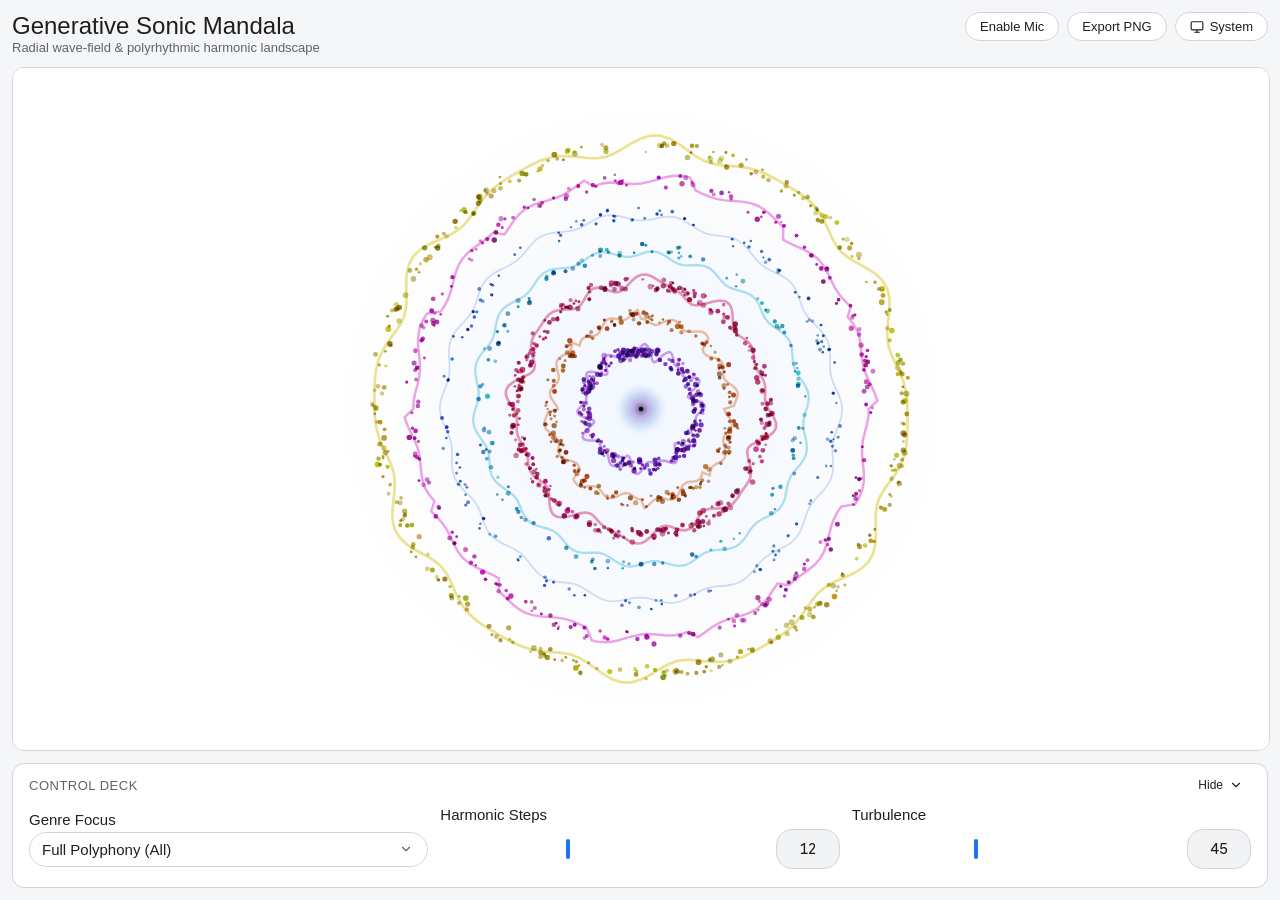
==== index.html @ 4b0f1e03 "feat: initialise project with license, gitignore, readme, and index.html" ====
<!doctype html>
<html lang="en">

<head>
  <meta charset="UTF-8" />
  <meta name="viewport" content="width=device-width, initial-scale=1.0" />
  <meta name="description" content="Interactive generative audio-reactive mandala artwork with polyrhythmic frequency bands." />
  <title>Generative Sonic Mandala</title>

  <!--
    C10 FIX: Google Fonts loaded as <link> tags instead of CSS @import.
    <link> tags are fetched in parallel with HTML parsing; @import blocks CSSOM construction.
    The CSS variable fallback chain (Google Sans Flex → Google Sans → sans-serif) ensures
    the app works identically offline without any layout shift.
  -->
  <link rel="preconnect" href="https://fonts.googleapis.com" />
  <link rel="preconnect" href="https://fonts.gstatic.com" crossorigin />
  <link rel="stylesheet" href="https://fonts.googleapis.com/css2?family=Google+Sans+Flex:ital,wght@0,300..700;1,300..700&family=Google+Sans+Code:ital,wght,MONO@0,300..700,0..1;1,300..700,0..1&display=swap" />

  <!-- Theme init: runs before body paint to prevent flash of wrong theme -->
  <script>
    (function () {
      var saved = localStorage.getItem("mandala_theme") || "system";
      var prefersDark = window.matchMedia && window.matchMedia("(prefers-color-scheme: dark)").matches;
      var effective = saved === "system" ? (prefersDark ? "dark" : "light") : saved;
      document.documentElement.setAttribute("data-theme", effective);
      document.documentElement.setAttribute("data-theme-setting", saved);
    })();
  </script>

  <style>
    /* ============================================================
     * DESIGN TOKENS
     * ============================================================ */
    :root {
      --ff-sans: "Google Sans Flex", "Google Sans Text", "Google Sans", sans-serif;
      --ff-mono: "Google Sans Code", "Google Sans Mono", monospace;
      --lumi-sys-spacing--xs: 4px;
      --lumi-sys-spacing--s:  8px;
      --lumi-sys-spacing--m:  12px;
      --lumi-sys-spacing--l:  16px;
      --lumi-sys-shape--medium: 12px;
      --lumi-sys-shape--full:   999px;
      /* C9 FIX: Motion scale token — set to 0.15 under reduced-motion preference */
      --motion-scale: 1.0;
    }

    /* C9 FIX: Honour OS-level prefers-reduced-motion */
    @media (prefers-reduced-motion: reduce) {
      :root { --motion-scale: 0.15; }
    }

    :root,
    :root[data-theme="dark"],
    body.dark-mode {
      --body-bg: #0f0f0f;
      --lumi-sys-color--surface-dim: #141414;
      --lumi-sys-color--on-surface: #e0e0e0;
      --lumi-sys-color--on-surface-variant: rgba(255, 255, 255, 0.55);
      --lumi-sys-color--stroke-default: #2d2f38;
      --surface-dim: #141414;
      --on-surface: #e0e0e0;
      --on-surface-variant: rgba(255, 255, 255, 0.55);
      --stroke-default: #2d2f38;
      --surface-translucent: rgba(24, 24, 27, 0.88);
      --slider-val-bg: #1c1c1c;
      --slider-track-active: #e0e0e0;
      --slider-track-inactive: rgba(255, 255, 255, 0.12);
      --hover-overlay: rgba(255, 255, 255, 0.05);
      --theme-btn-hover: rgba(255, 255, 255, 0.08);
      color-scheme: dark;
    }

    :root[data-theme="light"],
    body.light-mode {
      --body-bg: #f5f6f8;
      --lumi-sys-color--surface-dim: #ffffff;
      --lumi-sys-color--on-surface: #1f1f1f;
      --lumi-sys-color--on-surface-variant: #5f6368;
      --lumi-sys-color--stroke-default: #dadce0;
      --surface-dim: #ffffff;
      --on-surface: #1f1f1f;
      --on-surface-variant: #5f6368;
      --stroke-default: #d1d5db;
      --surface-translucent: rgba(255, 255, 255, 0.92);
      --slider-val-bg: #f1f3f4;
      --slider-track-active: #1a73e8;
      --slider-track-inactive: rgba(0, 0, 0, 0.12);
      --hover-overlay: rgba(0, 0, 0, 0.04);
      --theme-btn-hover: rgba(0, 0, 0, 0.06);
      color-scheme: light;
    }

    /* Fallback for system preference before JS initializes */
    @media (prefers-color-scheme: light) {
      :root:not([data-theme="dark"]) {
        --body-bg: #f5f6f8;
        --lumi-sys-color--surface-dim: #ffffff;
        --lumi-sys-color--on-surface: #1f1f1f;
        --lumi-sys-color--on-surface-variant: #5f6368;
        --lumi-sys-color--stroke-default: #dadce0;
        --surface-dim: #ffffff;
        --on-surface: #1f1f1f;
        --on-surface-variant: #5f6368;
        --stroke-default: #d1d5db;
        --surface-translucent: rgba(255, 255, 255, 0.92);
        --slider-val-bg: #f1f3f4;
        --slider-track-active: #1a73e8;
        --slider-track-inactive: rgba(0, 0, 0, 0.12);
        --hover-overlay: rgba(0, 0, 0, 0.04);
        --theme-btn-hover: rgba(0, 0, 0, 0.06);
        color-scheme: light;
      }
    }

    /* ============================================================
     * LAYOUT
     * ============================================================ */
    html,
    body {
      margin: 0;
      padding: 0;
      overflow-y: hidden;
      font-family: var(--ff-sans, sans-serif);
      background: var(--body-bg, #0f0f0f);
      color: var(--on-surface, #e0e0e0);
      width: 100vw;
      height: 100vh;
    }

    .widget-container {
      width: 100%;
      height: 100%;
      padding: var(--lumi-sys-spacing--m, 12px);
      box-sizing: border-box;
      display: flex;
      flex-direction: column;
      gap: var(--lumi-sys-spacing--m, 12px);
    }

    .widget-header {
      display: flex;
      flex-direction: column;
      gap: 2px;
    }

    .widget-title {
      margin: 0;
      font-size: 24px;
      font-weight: 380;
      color: var(--on-surface, #e0e0e0);
    }

    .widget-subtitle {
      margin: 0;
      font-size: 13px;
      color: var(--on-surface-variant, rgba(255, 255, 255, 0.55));
    }

    .viewport-container {
      position: relative;
      width: 100%;
      flex-grow: 1;
      overflow: hidden;
      border-radius: var(--lumi-sys-shape--medium, 12px);
      background: var(--surface-dim, #141414);
      border: 1px solid var(--stroke-default, #2d2f38);
    }

    canvas#mandalaCanvas {
      display: block;
      width: 100%;
      height: 100%;
      cursor: crosshair;
      /* C1 FIX: touch-action on the interactive element itself, not the wrapper */
      touch-action: none;
    }

    .canvas-overlay-tag {
      position: absolute;
      pointer-events: none;
      padding: 4px 8px;
      border-radius: var(--lumi-sys-shape--full, 999px);
      background: var(--surface-translucent, rgba(24, 24, 27, 0.88));
      color: var(--on-surface, #ffffff);
      font-family: var(--ff-mono, monospace);
      font-size: 12px;
      border: 1px solid var(--stroke-default, #2d2f38);
      transform: translate(-50%, -100%);
      margin-top: -10px;
      opacity: 0;
      transition: opacity 0.15s ease-out;
      white-space: nowrap;
      z-index: 10;
      box-shadow: 0 4px 12px rgba(0, 0, 0, 0.3);
    }

    /* ============================================================
     * C4 FIX: Header button class — replaces all inline style="" blocks
     * ============================================================ */
    .hdr-btn {
      background: var(--surface-dim);
      color: var(--on-surface);
      border: 1px solid var(--stroke-default);
      cursor: pointer;
      padding: 6px 14px;
      border-radius: 999px;
      font-size: 13px;
      font-family: var(--ff-sans, sans-serif);
      display: inline-flex;
      align-items: center;
      gap: 6px;
      user-select: none;
      transition: background-color 0.2s, color 0.2s, border-color 0.2s;
    }
    .hdr-btn:hover {
      background: var(--theme-btn-hover, rgba(255, 255, 255, 0.08));
    }

    /* ============================================================
     * COLLAPSIBLE CONTROL DECK
     * ============================================================ */
    .control-deck {
      display: flex;
      flex-direction: column;
      background: var(--surface-dim, #141414);
      border-radius: var(--lumi-sys-shape--medium, 12px);
      border: 1px solid var(--stroke-default, #2d2f38);
      overflow: hidden;
      transition: all 0.25s ease-out;
      flex-shrink: 0;
    }

    .control-deck-header {
      display: flex;
      justify-content: space-between;
      align-items: center;
      padding: 10px 16px;
      cursor: pointer;
      user-select: none;
    }

    .control-deck-header:hover {
      background: var(--hover-overlay, rgba(255, 255, 255, 0.03));
    }

    .control-deck-title {
      font-size: 13px;
      font-weight: 500;
      color: var(--on-surface-variant, rgba(255, 255, 255, 0.55));
      text-transform: uppercase;
      letter-spacing: 0.5px;
    }

    .control-deck-toggle {
      background: transparent;
      border: none;
      color: var(--on-surface, #e0e0e0);
      cursor: pointer;
      padding: 4px 8px;
      display: flex;
      align-items: center;
      gap: 6px;
      font-size: 12px;
      min-height: auto;
    }

    .control-deck-toggle svg {
      width: 14px;
      height: 14px;
      transition: transform 0.25s ease-out;
      transform: rotate(0deg);
    }

    .control-deck.is-collapsed .control-deck-toggle svg {
      transform: rotate(180deg);
    }

    .control-deck-body {
      padding: 0 16px 16px 16px;
      max-height: 200px;
      opacity: 1;
      transition:
        max-height 0.25s ease-out,
        opacity 0.2s ease-out,
        padding 0.25s ease-out;
    }

    .control-deck.is-collapsed .control-deck-body {
      max-height: 0;
      opacity: 0;
      padding-top: 0;
      padding-bottom: 0;
      pointer-events: none;
    }

    /* ============================================================
     * CONTROLS
     * ============================================================ */
    .control-grid {
      display: grid;
      grid-template-columns: repeat(auto-fit, minmax(200px, 1fr));
      gap: var(--lumi-sys-spacing--m, 12px);
      align-items: center;
    }

    .control-item {
      display: flex;
      flex-direction: column;
      gap: var(--lumi-sys-spacing--xs, 4px);
    }

    .control-label {
      font-size: 15px;
      color: var(--on-surface, #e0e0e0);
    }

    .lumi-select {
      appearance: none;
      width: 100%;
      padding: 8px 40px 8px 12px;
      border: 1px solid var(--stroke-default, #2d2f38);
      border-radius: var(--lumi-sys-shape--full, 999px);
      background-color: var(--surface-dim, #141414);
      color: var(--on-surface, #e0e0e0);
      font-family: var(--ff-sans, sans-serif);
      font-size: 15px;
      cursor: pointer;
      background-image: url("data:image/svg+xml,%3Csvg xmlns='http://www.w3.org/2000/svg' width='16' height='16' viewBox='0 0 24 24' fill='none' stroke='%2380868b' stroke-width='2' stroke-linecap='round' stroke-linejoin='round'%3E%3Cpolyline points='6 9 12 15 18 9'/%3E%3C/svg%3E");
      background-repeat: no-repeat;
      background-position: right 14px center;
      background-size: 14px;
      box-sizing: border-box;
    }

    .lumi-slider-container {
      display: flex;
      align-items: center;
      gap: 16px;
      width: 100%;
    }

    .lumi-slider {
      appearance: none;
      width: calc(100% + 28px);
      margin-left: -14px;
      margin-right: -14px;
      height: 40px;
      background: transparent;
      cursor: pointer;
      box-sizing: border-box;
    }

    .lumi-slider:focus {
      outline: none;
    }

    .lumi-slider::-webkit-slider-runnable-track {
      height: 4px;
      --thumb-center: calc(14px + (100% - 28px) * (var(--progress, 50%) / 100%));
      --active-end: calc(var(--thumb-center) - 8px + (var(--progress, 50%) / 100%) * 6px);
      background-image:
        radial-gradient(circle at calc(100% - 18px) center,
          #757575 2px,
          transparent 2.5px),
        linear-gradient(to right,
          transparent 0,
          transparent 14px,
          var(--slider-track-active, #e0e0e0) 14px,
          var(--slider-track-active, #e0e0e0) var(--active-end),
          transparent var(--active-end),
          transparent calc(var(--thumb-center) + 8px),
          var(--slider-track-inactive, rgba(255, 255, 255, 0.12)) calc(var(--thumb-center) + 8px),
          var(--slider-track-inactive, rgba(255, 255, 255, 0.12)) calc(100% - 16px),
          transparent calc(100% - 16px),
          transparent 100%);
      border-radius: var(--lumi-sys-shape--full, 999px);
    }

    .lumi-slider::-webkit-slider-thumb {
      appearance: none;
      width: 32px;
      height: 32px;
      border-radius: 50%;
      background-color: transparent;
      background-image: url("data:image/svg+xml,%3Csvg xmlns='http://www.w3.org/2000/svg' width='32' height='32' viewBox='0 0 32 32'%3E%3Crect x='14' y='6' width='4' height='20' rx='2' fill='%23e0e0e0'/%3E%3C/svg%3E");
      background-size: 32px 32px;
      background-repeat: no-repeat;
      background-position: center center;
      margin-top: -14px;
      cursor: pointer;
    }

    .lumi-slider-value {
      display: flex;
      align-items: center;
      justify-content: center;
      min-width: 64px;
      height: 40px;
      padding: 0px 12px;
      background-color: var(--slider-val-bg, #1c1c1c);
      border: 1px solid var(--stroke-default, #2d2f38);
      border-radius: 16px;
      font-family: var(--ff-mono, monospace);
      font-size: 15px;
      color: var(--on-surface, #e0e0e0);
      flex-shrink: 0;
      box-sizing: border-box;
    }

    :root[data-theme="light"] .lumi-slider::-webkit-slider-thumb,
    body.light-mode .lumi-slider::-webkit-slider-thumb {
      background-image: url("data:image/svg+xml,%3Csvg xmlns='http://www.w3.org/2000/svg' width='32' height='32' viewBox='0 0 32 32'%3E%3Crect x='14' y='6' width='4' height='20' rx='2' fill='%231a73e8'/%3E%3C/svg%3E");
    }

    :root[data-theme="light"] .lumi-select,
    body.light-mode .lumi-select {
      background-image: url("data:image/svg+xml,%3Csvg xmlns='http://www.w3.org/2000/svg' width='16' height='16' viewBox='0 0 24 24' fill='none' stroke='%235f6368' stroke-width='2' stroke-linecap='round' stroke-linejoin='round'%3E%3Cpolyline points='6 9 12 15 18 9'/%3E%3C/svg%3E");
    }
  </style>
</head>

<body>
  <div class="widget-container">
    <div class="widget-header">
      <div style="display: flex; justify-content: space-between; align-items: flex-start; gap: 8px;">
        <div>
          <!-- C5 FIX: h2 → h1 (standalone page should have a single h1) -->
          <h1 class="widget-title">Generative Sonic Mandala</h1>
          <p class="widget-subtitle">Radial wave-field &amp; polyrhythmic harmonic landscape</p>
        </div>
        <div style="display: flex; gap: 8px">
          <!-- C4 FIX: All inline style="" replaced with .hdr-btn class -->
          <button id="audioBtn" type="button" class="hdr-btn"
            aria-label="Toggle microphone input for audio-reactive mode">
            Enable Mic
          </button>
          <button id="exportBtn" type="button" class="hdr-btn"
            aria-label="Export current mandala frame as a PNG image">
            Export PNG
          </button>
          <button id="themeBtn" type="button" class="hdr-btn"
            title="Theme: System (click to switch mode)"
            aria-label="Theme: System. Click to cycle theme.">
            <span id="themeIcon" style="display: inline-flex; align-items: center; width: 14px; height: 14px;"></span>
            <span id="themeLabel">System</span>
          </button>
        </div>
      </div>
    </div>

    <div class="viewport-container" id="viewportWrapper">
      <!--
        C6 FIX: role="img" + aria-label so screen readers identify the canvas.
        tabindex="0" allows keyboard focus for shortcut keys.
      -->
      <canvas id="mandalaCanvas" tabindex="0"
        role="img"
        aria-label="Generative sonic mandala — interactive radial waveform visualization. Click or tap to emit an acoustic impulse, hover to inspect frequency bands.">
      </canvas>
      <div id="freqTag" class="canvas-overlay-tag" style="opacity: 0" aria-hidden="true"></div>
    </div>

    <div class="control-deck" id="controlDeck">
      <div class="control-deck-header" id="deckHeader">
        <span class="control-deck-title">Control Deck</span>
        <!-- C7 FIX: aria-controls links button to its controlled region -->
        <button class="control-deck-toggle" type="button"
          aria-expanded="true" aria-controls="deckBody"
          aria-label="Toggle control panel visibility">
          <span id="toggleText">Hide</span>
          <svg viewBox="0 0 24 24" fill="none" stroke="currentColor" stroke-width="2"
            stroke-linecap="round" stroke-linejoin="round" aria-hidden="true">
            <polyline points="6 9 12 15 18 9"></polyline>
          </svg>
        </button>
      </div>

      <div class="control-deck-body" id="deckBody">
        <div class="control-grid">
          <div class="control-item">
            <label class="control-label" for="genreSelect">Genre Focus</label>
            <select id="genreSelect" class="lumi-select" data-key="genre"
              aria-label="Select frequency band genre focus">
              <option value="all" selected="">Full Polyphony (All)</option>
              <option value="metal">Progressive Metal</option>
              <option value="rock">Alternative &amp; Heavy Rock</option>
              <option value="pop">Kinetic Pop</option>
              <option value="sub">Sub-Bass &amp; Low-End</option>
              <option value="ambient">Ambient Soundscape</option>
              <option value="synth">Synthwave</option>
              <option value="dnb">Drum &amp; Bass</option>
            </select>
          </div>

          <div class="control-item">
            <label class="control-label" for="complexitySlider">Harmonic Steps</label>
            <div class="lumi-slider-container">
              <!--
                C8 FIX: aria-valuemin/max/now/text provide semantic slider state
                for screen readers, updated live in InteractionCtrl.
              -->
              <input type="range" id="complexitySlider" class="lumi-slider" data-key="complexity"
                min="4" max="24" value="12"
                style="--progress: 40%"
                aria-valuemin="4" aria-valuemax="24" aria-valuenow="12"
                aria-valuetext="12 harmonic steps" />
              <div id="complexitySlider-val" class="lumi-slider-value" aria-hidden="true">12</div>
            </div>
          </div>

          <div class="control-item">
            <label class="control-label" for="resonanceSlider">Turbulence</label>
            <div class="lumi-slider-container">
              <input type="range" id="resonanceSlider" class="lumi-slider" data-key="resonance"
                min="10" max="100" value="45"
                style="--progress: 38.8888%"
                aria-valuemin="10" aria-valuemax="100" aria-valuenow="45"
                aria-valuetext="45% turbulence" />
              <div id="resonanceSlider-val" class="lumi-slider-value" aria-hidden="true">45</div>
            </div>
          </div>
        </div>
      </div>
    </div>
  </div>

  <script>
    'use strict';

    // ============================================================
    // THEME MANAGEMENT
    // ============================================================
    const THEME_STORAGE_KEY = "mandala_theme";
    const THEMES = ["system", "light", "dark"];
    let currentThemeMode = localStorage.getItem(THEME_STORAGE_KEY) || "system";

    const THEME_ICONS = {
      system: '<svg width="14" height="14" viewBox="0 0 24 24" fill="none" stroke="currentColor" stroke-width="2" stroke-linecap="round" stroke-linejoin="round" aria-hidden="true" style="flex-shrink:0"><rect x="2" y="3" width="20" height="14" rx="2" ry="2"/><line x1="8" y1="21" x2="16" y2="21"/><line x1="12" y1="17" x2="12" y2="21"/></svg>',
      light:  '<svg width="14" height="14" viewBox="0 0 24 24" fill="none" stroke="currentColor" stroke-width="2" stroke-linecap="round" stroke-linejoin="round" aria-hidden="true" style="flex-shrink:0"><circle cx="12" cy="12" r="5"/><line x1="12" y1="1" x2="12" y2="3"/><line x1="12" y1="21" x2="12" y2="23"/><line x1="4.22" y1="4.22" x2="5.64" y2="5.64"/><line x1="18.36" y1="18.36" x2="19.78" y2="19.78"/><line x1="1" y1="12" x2="3" y2="12"/><line x1="21" y1="12" x2="23" y2="12"/><line x1="4.22" y1="19.78" x2="5.64" y2="18.36"/><line x1="18.36" y1="5.64" x2="19.78" y2="4.22"/></svg>',
      dark:   '<svg width="14" height="14" viewBox="0 0 24 24" fill="none" stroke="currentColor" stroke-width="2" stroke-linecap="round" stroke-linejoin="round" aria-hidden="true" style="flex-shrink:0"><path d="M21 12.79A9 9 0 1 1 11.21 3 7 7 0 0 0 21 12.79z"/></svg>',
    };

    function getSystemTheme() {
      return window.matchMedia && window.matchMedia("(prefers-color-scheme: dark)").matches
        ? "dark" : "light";
    }

    function applyTheme(mode) {
      currentThemeMode = mode;
      localStorage.setItem(THEME_STORAGE_KEY, mode);

      const effective = mode === "system" ? getSystemTheme() : mode;
      document.documentElement.setAttribute("data-theme", effective);
      document.documentElement.setAttribute("data-theme-setting", mode);
      if (document.body) {
        document.body.classList.toggle("dark-mode", effective === "dark");
        document.body.classList.toggle("light-mode", effective === "light");
      }

      const themeBtn  = document.getElementById("themeBtn");
      const iconEl    = document.getElementById("themeIcon");
      const labelEl   = document.getElementById("themeLabel");

      if (iconEl)  iconEl.innerHTML  = THEME_ICONS[mode] || THEME_ICONS.system;
      if (labelEl) labelEl.textContent = mode.charAt(0).toUpperCase() + mode.slice(1);
      if (themeBtn) {
        const nextMode  = THEMES[(THEMES.indexOf(mode) + 1) % THEMES.length];
        const nextTitle = nextMode.charAt(0).toUpperCase() + nextMode.slice(1);
        const curTitle  = mode.charAt(0).toUpperCase() + mode.slice(1);
        themeBtn.setAttribute("title",      `Theme: ${curTitle} (click to switch to ${nextTitle})`);
        themeBtn.setAttribute("aria-label", `Theme: ${mode}. Click to cycle to ${nextTitle}.`);
      }

      // A3/A4 FIX: notify renderer to invalidate its theme-dependent caches
      MandalaRenderer.onThemeChanged();
    }

    function cycleTheme() {
      applyTheme(THEMES[(THEMES.indexOf(currentThemeMode) + 1) % THEMES.length]);
    }

    // Listen for OS-level theme change
    const sysThemeQuery = window.matchMedia("(prefers-color-scheme: dark)");
    if (sysThemeQuery.addEventListener) {
      sysThemeQuery.addEventListener("change", () => {
        if (currentThemeMode === "system") applyTheme("system");
      });
    } else if (sysThemeQuery.addListener) {
      // Safari < 14 fallback
      sysThemeQuery.addListener(() => {
        if (currentThemeMode === "system") applyTheme("system");
      });
    }

    function getCssVar(name) {
      if (!name) return "";
      const clean = name.replace(/^var\(/, "").replace(/\)$/, "").trim();
      return getComputedStyle(document.documentElement)
        .getPropertyValue(clean.startsWith("--") ? clean : "--" + clean)
        .trim();
    }

    // ============================================================
    // FREQUENCY BAND DATA
    // ============================================================
    const FREQUENCY_BANDS = [
      { id: "metal",   name: "Progressive Metal",       baseFrequency: 432, polyrhythmRatio: 7/8, harmonics: 12, hueRange: [260, 290], particleCount: 350, waveForm: "logarithmic_spiral", energy: 0.88, ratioText: "7/8"  },
      { id: "rock",    name: "Alternative & Heavy Rock", baseFrequency: 220, polyrhythmRatio: 4/4, harmonics:  8, hueRange: [ 10,  35], particleCount: 260, waveForm: "sawtooth_crest",     energy: 0.82, ratioText: "4/4"  },
      { id: "pop",     name: "Kinetic Pop",              baseFrequency: 880, polyrhythmRatio: 3/4, harmonics: 16, hueRange: [320, 350], particleCount: 420, waveForm: "prismatic_sine",      energy: 0.95, ratioText: "3/4"  },
      { id: "sub",     name: "Sub-Bass & Low-End",       baseFrequency:  55, polyrhythmRatio: 1/1, harmonics:  4, hueRange: [175, 210], particleCount: 180, waveForm: "sub_resonance",       energy: 0.74, ratioText: "1/1"  },
      { id: "ambient", name: "Ambient Soundscape",       baseFrequency: 110, polyrhythmRatio: 2/4, harmonics:  6, hueRange: [200, 240], particleCount: 200, waveForm: "sub_resonance",       energy: 0.40, ratioText: "2/4"  },
      { id: "synth",   name: "Synthwave",                baseFrequency: 330, polyrhythmRatio: 4/4, harmonics: 14, hueRange: [290, 320], particleCount: 300, waveForm: "sawtooth_crest",     energy: 0.85, ratioText: "4/4"  },
      { id: "dnb",     name: "Drum & Bass",              baseFrequency: 175, polyrhythmRatio: 5/4, harmonics: 24, hueRange: [ 40,  70], particleCount: 450, waveForm: "prismatic_sine",      energy: 1.00, ratioText: "5/4"  },
    ];

    const state = {
      genre:      "all",
      complexity: 12,
      resonance:  45,
    };

    // ============================================================
    // AUDIO ENGINE
    // B1: Stream tracks stopped on disable (OS mic indicator cleared)
    // B2: _enabling guard against rapid double-click
    // B3: 'interrupted' state handled (Safari)
    // B4: suspend/resume called from visibility handler
    // B5: Distinct error messages per rejection type
    // ============================================================
    const AudioEngine = (() => {
      let _ctx      = null;
      let _analyser = null;
      let _data     = null;   // Uint8Array, reused each frame
      let _stream   = null;
      let _active   = false;
      let _enabling = false;

      function getFrequencyEnergy(targetHz) {
        if (!_active || !_analyser || !_data || !_ctx) return 0;
        const nyquist  = _ctx.sampleRate / 2;
        const binIndex = Math.min(
          _data.length - 1,
          Math.max(0, Math.round((targetHz / nyquist) * _data.length))
        );
        const prev = _data[Math.max(0, binIndex - 1)]                    || 0;
        const curr = _data[binIndex]                                       || 0;
        const next = _data[Math.min(_data.length - 1, binIndex + 1)]      || 0;
        return (prev + curr + next) / (3 * 255);
      }

      /** Called once per rAF to pull the latest FFT snapshot into _data. */
      function poll() {
        if (_active && _analyser && _data) {
          _analyser.getByteFrequencyData(_data);
        }
      }

      async function _enable() {
        if (_enabling) return;   // B2: guard
        _enabling = true;
        const btn = document.getElementById("audioBtn");
        try {
          _stream = await navigator.mediaDevices.getUserMedia({ audio: true, video: false });
          _ctx    = new (window.AudioContext || window.webkitAudioContext)();

          // B3: resume covers both 'suspended' (Chrome autoplay policy) and
          //     'interrupted' (Safari when another app had audio focus)
          if (_ctx.state === "suspended" || _ctx.state === "interrupted") {
            await _ctx.resume();
          }

          const source   = _ctx.createMediaStreamSource(_stream);
          _analyser      = _ctx.createAnalyser();
          _analyser.fftSize                = 512;
          _analyser.smoothingTimeConstant  = 0.8;
          source.connect(_analyser);
          _data   = new Uint8Array(_analyser.frequencyBinCount);
          _active = true;

          if (btn) {
            btn.textContent        = "Mic Active";
            btn.style.color        = "#00f5d4";
            btn.style.borderColor  = "#00f5d4";
          }
        } catch (err) {
          console.error("Microphone error:", err);
          // B5: distinguish permission denied vs hardware not found vs other
          const msg =
            err.name === "NotAllowedError"  ? "Permission Denied" :
            err.name === "NotFoundError"    ? "No Mic Found"      :
            err.name === "NotReadableError" ? "Mic In Use"        : "Mic Error";
          if (btn) {
            btn.textContent       = msg;
            btn.style.color       = "";
            btn.style.borderColor = "";
          }
        } finally {
          _enabling = false;
        }
      }

      async function _disable() {
        _active = false;
        // B1: stop all mic tracks so the OS-level recording indicator clears
        if (_stream) {
          _stream.getTracks().forEach(t => t.stop());
          _stream = null;
        }
        if (_ctx && _ctx.state !== "closed") {
          await _ctx.close();
        }
        _ctx      = null;
        _analyser = null;
        _data     = null;

        const btn = document.getElementById("audioBtn");
        if (btn) {
          btn.textContent       = "Enable Mic";
          btn.style.color       = "";
          btn.style.borderColor = "";
        }
      }

      async function toggle() {
        if (_active) await _disable();
        else         await _enable();
      }

      /** B4: Suspend context when tab goes hidden; called from visibilitychange. */
      async function suspend() {
        if (_ctx && _ctx.state === "running") {
          try { await _ctx.suspend(); } catch (_) { /* ignore */ }
        }
      }

      /** B4: Resume context when tab becomes visible again. */
      async function resume() {
        if (_ctx && (_ctx.state === "suspended" || _ctx.state === "interrupted")) {
          try { await _ctx.resume(); } catch (_) { /* ignore */ }
        }
      }

      return {
        get isActive() { return _active; },
        getFrequencyEnergy,
        poll,
        toggle,
        suspend,
        resume,
      };
    })();

    // ============================================================
    // MANDALA RENDERER
    // A1: Background gradient cached; invalidated on resize or theme change
    // A2: activeBands computed once per frame (not inside inner loops)
    // A3: _isLight flag cached, not read from DOM every frame
    // A4: --surface-dim CSS var cached, not queried every frame
    // A5: Per-band energy map built once per frame, used by both ring & particle loops
    // A6: rAF stopped/started via visibilitychange
    // A7: Squared-distance used before sqrt in burst scatter
    // A8: Particle fillStyle uses pre-built prefix string; only lum+alpha vary per frame
    // C3: ResizeObserver captures dimensions; avoids per-frame forced reflow
    // C9: motionScale from CSS var / matchMedia, applied to phase increment & particle speed
    // C12: Delta-time normalised to 60fps baseline; correct on 120/144 Hz screens
    // C13: DPR change listener re-registered after each monitor switch
    // ============================================================
    const MandalaRenderer = (() => {
      let _canvas = null;
      let _ctx    = null;
      let _rafId  = null;

      let _particles = [];
      let _impulses  = [];
      let _phase     = 0;
      let _lastTs    = 0;

      // C3: Layout dimensions kept up-to-date by ResizeObserver
      let _vW = 600, _vH = 380;
      let _dpr = window.devicePixelRatio || 1;

      // A3/A4: Theme-derived rendering values — updated in onThemeChanged()
      let _isLight  = false;
      let _bgColor  = "#141414";

      // A1: Background gradient cache
      let _bgGrad    = null;
      let _bgGradKey = "";
      let _gradDirty = true;   // set true whenever center/size/theme changes

      // C9: Reduced-motion support
      const _motionMQ = window.matchMedia("(prefers-reduced-motion: reduce)");
      let _motionScale = _motionMQ.matches ? 0.15 : 1.0;
      _motionMQ.addEventListener("change", e => { _motionScale = e.matches ? 0.15 : 1.0; });

      // ── DPR change listener (C13) ──────────────────────────────
      function _watchDPR() {
        const mq = window.matchMedia(`(resolution: ${window.devicePixelRatio}dppx)`);
        mq.addEventListener("change", () => {
          _dpr = window.devicePixelRatio || 1;
          _resizeCanvas();
          _watchDPR();   // re-register for the next monitor move
        }, { once: true });
      }

      function _resizeCanvas() {
        if (!_canvas) return;
        const newW = Math.floor(_vW * _dpr);
        const newH = Math.floor(_vH * _dpr);
        if (_canvas.width !== newW || _canvas.height !== newH) {
          _canvas.width  = newW;
          _canvas.height = newH;
          _gradDirty = true;
        }
        _ctx.setTransform(_dpr, 0, 0, _dpr, 0, 0);
      }

      // A3/A4: Called by applyTheme() whenever the colour scheme changes
      function onThemeChanged() {
        if (!_canvas) return;   // not yet initialised — safe to skip
        _isLight   = document.documentElement.getAttribute("data-theme") === "light";
        _bgColor   = getCssVar("--surface-dim") || (_isLight ? "#ffffff" : "#141414");
        _gradDirty = true;
      }

      // A1: Builds and caches the background gradient; returns the cached copy on stable frames
      function _getBgGrad(cx, cy, maxR) {
        const key = `${cx | 0},${cy | 0},${maxR | 0},${_isLight}`;
        if (!_gradDirty && _bgGrad && _bgGradKey === key) return _bgGrad;

        _bgGrad = _ctx.createRadialGradient(cx, cy, 5, cx, cy, maxR * 1.2);
        if (_isLight) {
          _bgGrad.addColorStop(0,   "rgba(49, 134, 255, 0.05)");
          _bgGrad.addColorStop(0.6, "rgba(220, 225, 235, 0.12)");
          _bgGrad.addColorStop(1,   "rgba(255, 255, 255, 0)");
        } else {
          _bgGrad.addColorStop(0,   "rgba(49, 134, 255, 0.08)");
          _bgGrad.addColorStop(0.6, "rgba(15, 15, 15, 0.02)");
          _bgGrad.addColorStop(1,   "rgba(0, 0, 0, 0)");
        }
        _bgGradKey = key;
        _gradDirty = false;
        return _bgGrad;
      }

      function _initParticles() {
        _particles = [];
        const totalBands = FREQUENCY_BANDS.length;
        const bandStep   = totalBands > 1 ? 0.72 / (totalBands - 1) : 0;

        FREQUENCY_BANDS.forEach((band, bandIdx) => {
          const count = Math.floor(band.particleCount * 0.7);
          for (let i = 0; i < count; i++) {
            const angle    = Math.random() * Math.PI * 2;
            const baseTier = 0.2 + bandIdx * bandStep;
            const normDist = baseTier + (Math.random() - 0.5) * (bandStep * 0.35);
            const hue = band.hueRange[0] + Math.random() * (band.hueRange[1] - band.hueRange[0]);
            const sat = 85 + Math.random() * 15;
            const lum = 55 + Math.random() * 25;

            _particles.push({
              bandId:          band.id,
              bandIdx:         bandIdx,
              angle:           angle,
              baseNormDist:    normDist,
              currentNormDist: normDist,
              speed:           (0.002 + Math.random() * 0.004) * (bandIdx % 2 === 0 ? 1 : -1) * band.polyrhythmRatio,
              size:            1.2 + Math.random() * 1.8 * band.energy,
              hue:             hue,
              sat:             sat,
              lum:             lum,
              alpha:           0.4 + Math.random() * 0.5,
              seed:            Math.random() * 1000,
              burstVelocity:   0,
              burstAngle:      0,
              // A8: Pre-built fill string prefix; hue+sat never change per particle
              _fillBase: `hsla(${hue.toFixed(1)}, ${sat.toFixed(1)}%,`,
            });
          }
        });
      }

      // Called by InteractionCtrl on tap/click
      function triggerImpulse(cx, cy) {
        _impulses.push({
          x: cx, y: cy,
          radius:    0,
          maxRadius: Math.max(_canvas.width, _canvas.height) * 0.8,
          speed:     7,
          energy:    1.0,
        });

        const centerX = _vW / 2;
        const centerY = _vH / 2;
        const maxR    = Math.min(_vW, _vH) * 0.45;

        _particles.forEach(p => {
          const px = centerX + Math.cos(p.angle) * p.currentNormDist * maxR;
          const py = centerY + Math.sin(p.angle) * p.currentNormDist * maxR;
          const dx = px - cx;
          const dy = py - cy;
          // A7: Compare squared distances before committing to sqrt
          const distSq = dx * dx + dy * dy;
          if (distSq < 120 * 120) {
            const dist       = Math.sqrt(distSq);
            p.burstVelocity  = (120 - dist) * 0.12 * (0.8 + Math.random() * 0.4);
            p.burstAngle     = Math.atan2(dy, dx);
          }
        });
      }

      // ── Main render loop ──────────────────────────────────────
      function _renderFrame(ts) {
        if (!_canvas || !_ctx) return;

        // C12: Delta-time, normalised to 60fps (dt60 = 1.0 at exactly 60fps)
        const dt   = _lastTs === 0 ? 16.667 : Math.min(ts - _lastTs, 50);
        _lastTs    = ts;
        const dt60 = dt / (1000 / 60);

        const w       = _vW, h = _vH;
        const centerX = w / 2;
        const centerY = h / 2;
        const maxRadius = Math.min(w, h) * 0.42;

        // Guard: skip frame if canvas has zero area
        if (w < 1 || h < 1) {
          _rafId = requestAnimationFrame(_renderFrame);
          return;
        }

        // ── Clear ──
        _ctx.globalCompositeOperation = "source-over";
        _ctx.fillStyle = _bgColor;
        _ctx.fillRect(0, 0, w, h);

        // A1: Use cached background gradient
        _ctx.fillStyle = _getBgGrad(centerX, centerY, maxRadius);
        _ctx.fillRect(0, 0, w, h);

        // C12: Phase advances proportional to elapsed time, modulated by C9 motion scale
        _phase += 0.015 * dt60 * _motionScale;

        // A5: Poll audio FFT once per frame, then build per-band energy map
        AudioEngine.poll();

        // A2: Compute activeBands once (not inside any loop)
        const activeBands  = state.genre === "all"
          ? FREQUENCY_BANDS
          : FREQUENCY_BANDS.filter(b => b.id === state.genre);
        const totalActive  = activeBands.length;
        const bandStep     = totalActive > 1 ? 0.72 / (totalActive - 1) : 0;

        // A5: One energy lookup per band, results shared by waveform + particle loops
        const energyMap = {};
        activeBands.forEach(b => {
          energyMap[b.id] = AudioEngine.getFrequencyEnergy(b.baseFrequency);
        });

        const mousePos  = InteractionCtrl.mousePos;
        const complexity = state.complexity;
        const resNorm   = state.resonance / 100;
        const isAudio   = AudioEngine.isActive;

        _ctx.globalCompositeOperation = _isLight ? "multiply" : "screen";

        let hoverTagText = "";
        let closestDist  = Infinity;

        // ── 1. Waveforms & Radial Rings ──────────────────────────
        activeBands.forEach((band, idx) => {
          const bandRadius = totalActive === 1
            ? maxRadius * 0.55
            : maxRadius * (0.2 + idx * bandStep);

          const liveEnergy     = energyMap[band.id];
          const effectiveEnergy = isAudio ? liveEnergy * 2.2 : band.energy;

          _ctx.beginPath();
          const points = 180;
          for (let i = 0; i <= points; i++) {
            const theta = (i / points) * Math.PI * 2;
            let rOffset = 0;

            if (band.waveForm === "logarithmic_spiral") {
              rOffset = Math.sin(theta * band.harmonics + _phase * band.polyrhythmRatio) * 6 * effectiveEnergy;
            } else if (band.waveForm === "sawtooth_crest") {
              const mod = ((theta * band.harmonics) / (Math.PI * 2)) % 1;
              rOffset   = (mod - 0.5) * 12 * effectiveEnergy;
            } else if (band.waveForm === "prismatic_sine") {
              rOffset = (Math.sin(theta * complexity) + Math.cos(theta * band.harmonics * 0.5)) * 5 * effectiveEnergy;
            } else if (band.waveForm === "sub_resonance") {
              rOffset = Math.sin(theta * 2 + _phase * 0.5) * 10 * effectiveEnergy;
            }

            const turb = Math.sin(theta * 18 + _phase * 3 + band.baseFrequency)
              * resNorm * 8
              * (isAudio ? 0.6 + liveEnergy * 1.2 : 1.0);
            let r = bandRadius + rOffset + turb;

            let px = centerX + Math.cos(theta) * r;
            let py = centerY + Math.sin(theta) * r;

            if (mousePos.active) {
              const dx = mousePos.x - px;
              const dy = mousePos.y - py;
              const d  = Math.sqrt(dx * dx + dy * dy);
              if (d < 110) {
                const pull = (1 - d / 110) * 22;
                px += (dx / d) * pull;
                py += (dy / d) * pull;
                if (d < closestDist) {
                  closestDist  = d;
                  hoverTagText = `${band.name} \u2022 ${band.baseFrequency}\u202fHz [${band.ratioText}]`;
                }
              }
            }

            if (i === 0) _ctx.moveTo(px, py);
            else         _ctx.lineTo(px, py);
          }
          _ctx.closePath();

          const baseHue = (band.hueRange[0] + band.hueRange[1]) / 2;
          _ctx.strokeStyle = _isLight
            ? `hsla(${baseHue}, 85%, 45%, ${0.45 * effectiveEnergy})`
            : `hsla(${baseHue}, 80%, 65%, ${0.35 * effectiveEnergy})`;
          _ctx.lineWidth = 1.2 + effectiveEnergy * 1.5;
          _ctx.stroke();

          const nodeCount = Math.min(complexity, band.harmonics);
          for (let n = 0; n < nodeCount; n++) {
            const nodeAngle = (n / nodeCount) * Math.PI * 2 + _phase * band.polyrhythmRatio * 0.2;
            const nx = centerX + Math.cos(nodeAngle) * bandRadius;
            const ny = centerY + Math.sin(nodeAngle) * bandRadius;
            _ctx.beginPath();
            _ctx.arc(nx, ny, 2.5 * effectiveEnergy, 0, Math.PI * 2);
            _ctx.fillStyle = _isLight
              ? `hsla(${baseHue}, 90%, 35%, 0.85)`
              : `hsla(${baseHue}, 90%, 75%, 0.8)`;
            _ctx.fill();
          }
        });

        // ── 2. Particles ─────────────────────────────────────────
        _particles.forEach(p => {
          if (state.genre !== "all" && p.bandId !== state.genre) return;

          const band      = FREQUENCY_BANDS[p.bandIdx];
          // A5: Energy already computed — no extra getFrequencyEnergy call per particle
          const liveAudio = isAudio ? (energyMap[band.id] || 0) : 0;

          const effectiveDist = totalActive === 1
            ? 0.55 + (p.baseNormDist - 0.55) * 0.4
            : p.currentNormDist;

          if (p.burstVelocity > 0.1) {
            p.currentNormDist += p.burstVelocity * 0.002;
            p.burstVelocity   *= 0.92;
          } else {
            p.currentNormDist += (p.baseNormDist - p.currentNormDist) * 0.05;
          }

          const audioOffset = liveAudio * 0.04 * band.energy;
          const wobble      = Math.sin(_phase * 2 + p.seed) * 0.015 * resNorm;
          const r           = maxRadius * (effectiveDist + wobble + audioOffset);

          let px = centerX + Math.cos(p.angle) * r;
          let py = centerY + Math.sin(p.angle) * r;

          if (mousePos.active) {
            const dx = mousePos.x - px;
            const dy = mousePos.y - py;
            const d  = Math.sqrt(dx * dx + dy * dy);
            if (d < 90) {
              const factor = (1 - d / 90) * 16;
              px += (dx / d) * factor;
              py += (dy / d) * factor;
            }
          }

          const speedMul = isAudio ? 0.2 + liveAudio * 4.0 : 1.0;
          // C12/C9: particle angle advance is time-normalised and motion-scaled
          p.angle += p.speed * (1 + resNorm * 0.5) * speedMul * dt60 * _motionScale;

          const dynamicSize = isAudio ? p.size * (0.4 + liveAudio * 2.5) : p.size;

          _ctx.beginPath();
          _ctx.arc(px, py, dynamicSize, 0, Math.PI * 2);

          const pLum   = _isLight ? Math.max(28, p.lum * 0.5)       : p.lum;
          const pAlpha = _isLight ? Math.min(0.9, p.alpha * 1.15)   : p.alpha;
          // A8: Only the two varying numbers are concatenated; prefix is pre-built
          _ctx.fillStyle = `${p._fillBase}${pLum.toFixed(1)}%, ${pAlpha.toFixed(2)})`;
          _ctx.fill();
        });

        // ── 3. Acoustic Impulse Ripples ──────────────────────────
        for (let i = _impulses.length - 1; i >= 0; i--) {
          const imp = _impulses[i];
          // C12: ripple speed is time-normalised
          imp.radius += imp.speed * dt60;
          imp.energy *= 0.95;

          _ctx.beginPath();
          _ctx.arc(imp.x, imp.y, imp.radius, 0, Math.PI * 2);
          _ctx.strokeStyle = _isLight
            ? `rgba(30, 90, 190, ${0.5 * imp.energy})`
            : `rgba(157, 210, 255, ${0.6 * imp.energy})`;
          _ctx.lineWidth = 2 * imp.energy;
          _ctx.stroke();

          if (imp.energy < 0.02 || imp.radius > imp.maxRadius) {
            _impulses.splice(i, 1);
          }
        }

        // ── 4. Central Geometric Core ────────────────────────────
        // Note: core gradient changes every frame (driven by haloRadius + audio),
        //       so it cannot be cached — it is intentionally re-created here.
        const subBassLevel = isAudio ? AudioEngine.getFrequencyEnergy(55) : 0;
        const corePulse    = (3.2 + Math.sin(_phase * 2.5) * 1.4) * (1 + subBassLevel * 2.0);
        const haloRadius   = (26  + Math.sin(_phase * 1.5) * 4)   * (1 + subBassLevel * 1.5);

        const coreGrad = _ctx.createRadialGradient(centerX, centerY, 0, centerX, centerY, haloRadius);
        if (_isLight) {
          coreGrad.addColorStop(0,    "rgba(24, 24, 38, 0.7)");
          coreGrad.addColorStop(0.25, "rgba(90, 35, 170, 0.35)");
          coreGrad.addColorStop(0.6,  "rgba(25, 90, 210, 0.15)");
          coreGrad.addColorStop(1,    "rgba(255, 255, 255, 0)");
        } else {
          coreGrad.addColorStop(0,    "rgba(255, 255, 255, 0.9)");
          coreGrad.addColorStop(0.25, "rgba(157, 78, 221, 0.55)");
          coreGrad.addColorStop(0.6,  "rgba(49, 134, 255, 0.2)");
          coreGrad.addColorStop(1,    "rgba(0, 0, 0, 0)");
        }
        _ctx.fillStyle = coreGrad;
        _ctx.beginPath();
        _ctx.arc(centerX, centerY, haloRadius, 0, Math.PI * 2);
        _ctx.fill();

        _ctx.fillStyle = _isLight ? "#1a1a24" : "#ffffff";
        _ctx.beginPath();
        _ctx.arc(centerX, centerY, corePulse, 0, Math.PI * 2);
        _ctx.fill();

        // ── 5. Restore blending; update hover tag ────────────────
        _ctx.globalCompositeOperation = "source-over";

        const tag = document.getElementById("freqTag");
        if (tag) {
          if (hoverTagText && mousePos.active) {
            tag.textContent   = hoverTagText;
            tag.style.left    = `${mousePos.x}px`;
            tag.style.top     = `${mousePos.y}px`;
            tag.style.opacity = "1";
          } else {
            tag.style.opacity = "0";
          }
        }

        _rafId = requestAnimationFrame(_renderFrame);
      }

      // ── Public API ────────────────────────────────────────────
      function start() {
        if (_rafId) cancelAnimationFrame(_rafId);
        _lastTs = 0;
        _rafId  = requestAnimationFrame(_renderFrame);
      }

      function stop() {
        if (_rafId) { cancelAnimationFrame(_rafId); _rafId = null; }
      }

      function init() {
        _canvas = document.getElementById("mandalaCanvas");
        if (!_canvas) return;
        _ctx = _canvas.getContext("2d");

        // Seed theme cache before first paint
        onThemeChanged();

        // C3: ResizeObserver — dimensions captured here, never queried inside rAF
        const ro = new ResizeObserver(entries => {
          for (const entry of entries) {
            _vW = entry.contentRect.width  || _canvas.parentElement.clientWidth  || 600;
            _vH = entry.contentRect.height || _canvas.parentElement.clientHeight || 380;
          }
          _dpr = window.devicePixelRatio || 1;
          _resizeCanvas();
        });
        ro.observe(_canvas.parentElement);

        // Seed initial dimensions synchronously
        _vW  = _canvas.parentElement.clientWidth  || 600;
        _vH  = _canvas.parentElement.clientHeight || 380;
        _resizeCanvas();

        _initParticles();
        _watchDPR();   // C13
      }

      return {
        init,
        start,
        stop,
        triggerImpulse,
        onThemeChanged,
        get canvas() { return _canvas; },
      };
    })();

    // ============================================================
    // INTERACTION CONTROLLER
    // C1:  Unified Pointer Events (mouse + touch + stylus)
    // C2:  getBoundingClientRect cached; invalidated on resize only
    // C11: Canvas parent dimensions come from ResizeObserver cache
    // ============================================================
    const InteractionCtrl = (() => {
      // Shared pointer state — read by MandalaRenderer._renderFrame via closure
      const mousePos = { x: -9999, y: -9999, active: false };

      let _cachedRect = null;
      let _rectDirty  = true;
      let _pDownMoved = false;
      let _pDownX     = 0, _pDownY = 0;

      function _getRect(canvas) {
        // C2: Re-read only when the layout has changed
        if (_rectDirty || !_cachedRect) {
          _cachedRect = canvas.getBoundingClientRect();
          _rectDirty  = false;
        }
        return _cachedRect;
      }

      function _coords(e, canvas) {
        const r = _getRect(canvas);
        return { x: e.clientX - r.left, y: e.clientY - r.top };
      }

      function init() {
        const canvas = MandalaRenderer.canvas;
        if (!canvas) return;

        // Invalidate cached rect whenever the window is resized
        // (ResizeObserver handles the canvas backing store; this covers the rect offset)
        window.addEventListener("resize", () => { _rectDirty = true; }, { passive: true });

        // ── C1: Pointer Events — covers mouse, touch, and stylus ──
        canvas.addEventListener("pointermove", e => {
          const { x, y } = _coords(e, canvas);
          mousePos.x      = x;
          mousePos.y      = y;
          mousePos.active = true;
          // Track significant movement to distinguish tap from drag
          const dx = x - _pDownX, dy = y - _pDownY;
          if (dx * dx + dy * dy > 25) _pDownMoved = true;
        }, { passive: true });

        canvas.addEventListener("pointerleave", () => {
          mousePos.active = false;
          const tag = document.getElementById("freqTag");
          if (tag) tag.style.opacity = "0";
        });

        canvas.addEventListener("pointerdown", e => {
          // Capture ensures pointermove/up fire even if pointer leaves canvas
          try { canvas.setPointerCapture(e.pointerId); } catch (_) { /* Safari may throw */ }
          _pDownMoved = false;
          const { x, y } = _coords(e, canvas);
          _pDownX = x; _pDownY = y;
          mousePos.x = x; mousePos.y = y; mousePos.active = true;
        });

        canvas.addEventListener("pointerup", e => {
          if (!_pDownMoved) {
            // Tap or click (not a drag) — fire acoustic impulse
            const { x, y } = _coords(e, canvas);
            MandalaRenderer.triggerImpulse(x, y);
          }
          try { canvas.releasePointerCapture(e.pointerId); } catch (_) { /* ignore */ }
        });

        // ── Collapsible deck ──
        const deck       = document.getElementById("controlDeck");
        const deckHeader = document.getElementById("deckHeader");
        if (deck && deckHeader) {
          const toggleBtn  = deckHeader.querySelector(".control-deck-toggle");
          const toggleText = document.getElementById("toggleText");
          deckHeader.addEventListener("click", () => {
            const collapsed = deck.classList.toggle("is-collapsed");
            if (toggleBtn)  toggleBtn.setAttribute("aria-expanded", String(!collapsed));
            if (toggleText) toggleText.textContent = collapsed ? "Show" : "Hide";
          });
        }

        // ── Header buttons ──
        document.getElementById("audioBtn") ?.addEventListener("click", () => AudioEngine.toggle());
        document.getElementById("exportBtn")?.addEventListener("click", _exportWallpaper);
        document.getElementById("themeBtn") ?.addEventListener("click", cycleTheme);

        // ── Keyboard shortcuts ──
        // Guard: do not intercept when user is typing inside a form control
        window.addEventListener("keydown", e => {
          const tag = e.target.tagName;
          if (tag === "INPUT" || tag === "SELECT" || tag === "TEXTAREA") return;
          if (e.key === "m" || e.key === "M") AudioEngine.toggle();
          if (e.key === "s" || e.key === "S") _exportWallpaper();
          if (e.key === "t" || e.key === "T") cycleTheme();
        });

        // ── C8: Sliders — update state + ARIA live attributes ──
        document.querySelectorAll(".lumi-slider").forEach(slider => {
          slider.addEventListener("input", e => {
            const key = e.target.dataset.key;
            state[key] = parseFloat(e.target.value);

            const pct = ((e.target.value - e.target.min) / (e.target.max - e.target.min)) * 100;
            e.target.style.setProperty("--progress", pct + "%");
            e.target.setAttribute("aria-valuenow", e.target.value);

            if (key === "complexity") {
              e.target.setAttribute("aria-valuetext", `${e.target.value} harmonic steps`);
            } else if (key === "resonance") {
              e.target.setAttribute("aria-valuetext", `${e.target.value}% turbulence`);
            }

            const badge = document.getElementById(`${e.target.id}-val`);
            if (badge) badge.textContent = e.target.value;
          });
        });

        document.getElementById("genreSelect")?.addEventListener("change", e => {
          state.genre = e.target.value;
        });
      }

      return { init, mousePos };
    })();

    // ============================================================
    // EXPORT
    // ============================================================
    function _exportWallpaper() {
      const canvas = MandalaRenderer.canvas;
      if (!canvas) return;
      const link     = document.createElement("a");
      link.download  = `sonic-mandala-${state.genre}-${Date.now()}.png`;
      link.href      = canvas.toDataURL("image/png");
      link.click();
    }

    // ============================================================
    // A6 / B4: Pause render loop and AudioContext when tab is hidden;
    //          resume both when the tab becomes visible again.
    // ============================================================
    document.addEventListener("visibilitychange", () => {
      if (document.hidden) {
        MandalaRenderer.stop();
        AudioEngine.suspend();
      } else {
        AudioEngine.resume();
        MandalaRenderer.start();
      }
    });

    // ============================================================
    // BOOT SEQUENCE
    // ============================================================
    MandalaRenderer.init();
    InteractionCtrl.init();
    applyTheme(currentThemeMode);
    MandalaRenderer.start();

  </script>

  <script>
    /* Luminous Slider CSS Variable Normalizer — runs once on load and on every input */
    (function () {
      function f(r) {
        if (!r || r.type !== "range") return;
        var mn = parseFloat(r.min || "0"),
          mx   = parseFloat(r.max || "100"),
          v    = parseFloat(r.value);
        if (isNaN(v)) v = (mn + mx) / 2;
        var p = mx > mn ? ((v - mn) / (mx - mn)) * 100 : 50;
        r.style.setProperty("--progress", p + "%");
      }
      document.addEventListener("input", function (e) { f(e.target); });
      document.querySelectorAll('input[type="range"], .lumi-slider').forEach(f);
    })();
  </script>
</body>

</html>
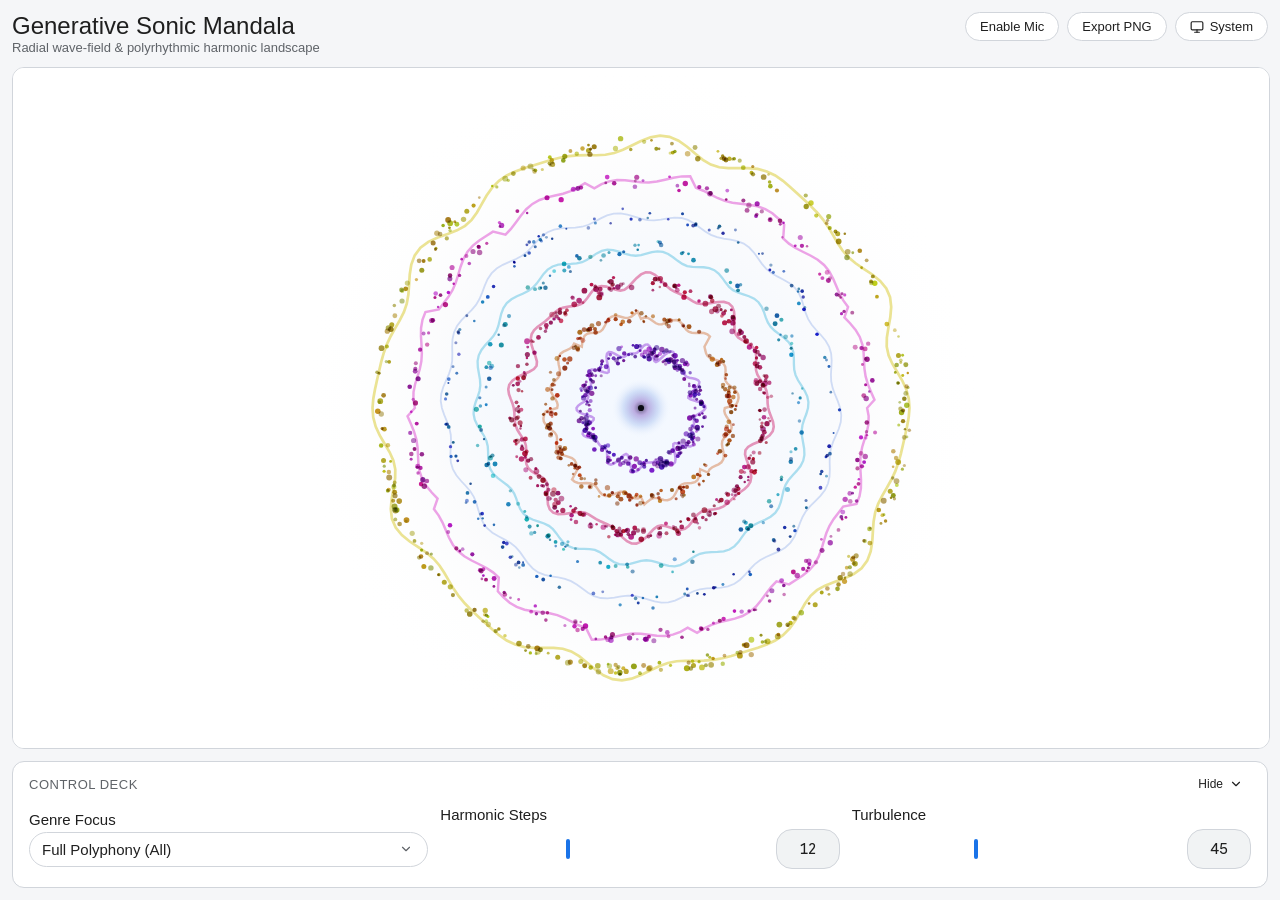
==== commit 4ee1a47d: "fix: improve mobile layout responsiveness, safe-area support, and dynamic viewport height handling" ====
--- a/index.html
+++ b/index.html
@@ -3,7 +3,7 @@
 
 <head>
   <meta charset="UTF-8" />
-  <meta name="viewport" content="width=device-width, initial-scale=1.0" />
+  <meta name="viewport" content="width=device-width, initial-scale=1.0, viewport-fit=cover" />
   <meta name="description" content="Interactive generative audio-reactive mandala artwork with polyrhythmic frequency bands." />
   <title>Generative Sonic Mandala</title>
 
@@ -17,9 +17,16 @@
   <link rel="preconnect" href="https://fonts.gstatic.com" crossorigin />
   <link rel="stylesheet" href="https://fonts.googleapis.com/css2?family=Google+Sans+Flex:ital,wght@0,300..700;1,300..700&family=Google+Sans+Code:ital,wght,MONO@0,300..700,0..1;1,300..700,0..1&display=swap" />
 
-  <!-- Theme init: runs before body paint to prevent flash of wrong theme -->
+  <!-- Theme & viewport height init: runs before body paint -->
   <script>
     (function () {
+      function setAppHeight() {
+        document.documentElement.style.setProperty("--app-height", window.innerHeight + "px");
+      }
+      setAppHeight();
+      window.addEventListener("resize", setAppHeight, { passive: true });
+      window.addEventListener("orientationchange", setAppHeight, { passive: true });
+
       var saved = localStorage.getItem("mandala_theme") || "system";
       var prefersDark = window.matchMedia && window.matchMedia("(prefers-color-scheme: dark)").matches;
       var effective = saved === "system" ? (prefersDark ? "dark" : "light") : saved;
@@ -120,18 +127,25 @@
     body {
       margin: 0;
       padding: 0;
-      overflow-y: hidden;
+      overflow: hidden;
       font-family: var(--ff-sans, sans-serif);
       background: var(--body-bg, #0f0f0f);
       color: var(--on-surface, #e0e0e0);
-      width: 100vw;
+      width: 100%;
+      height: 100%;
       height: 100vh;
+      height: var(--app-height, 100dvh);
+      height: 100dvh;
     }
 
     .widget-container {
       width: 100%;
       height: 100%;
       padding: var(--lumi-sys-spacing--m, 12px);
+      padding-top: max(var(--lumi-sys-spacing--m, 12px), env(safe-area-inset-top, 0px));
+      padding-bottom: max(var(--lumi-sys-spacing--m, 12px), env(safe-area-inset-bottom, 0px));
+      padding-left: max(var(--lumi-sys-spacing--m, 12px), env(safe-area-inset-left, 0px));
+      padding-right: max(var(--lumi-sys-spacing--m, 12px), env(safe-area-inset-right, 0px));
       box-sizing: border-box;
       display: flex;
       flex-direction: column;
@@ -142,6 +156,20 @@
       display: flex;
       flex-direction: column;
       gap: 2px;
+      flex-shrink: 0;
+    }
+
+    .widget-header-content {
+      display: flex;
+      justify-content: space-between;
+      align-items: flex-start;
+      gap: 8px;
+    }
+
+    .widget-header-actions {
+      display: flex;
+      gap: 8px;
+      flex-shrink: 0;
     }
 
     .widget-title {
@@ -160,7 +188,8 @@
     .viewport-container {
       position: relative;
       width: 100%;
-      flex-grow: 1;
+      flex: 1 1 0;
+      min-height: 0;
       overflow: hidden;
       border-radius: var(--lumi-sys-shape--medium, 12px);
       background: var(--surface-dim, #141414);
@@ -236,6 +265,8 @@
       justify-content: space-between;
       align-items: center;
       padding: 10px 16px;
+      min-height: 44px;
+      box-sizing: border-box;
       cursor: pointer;
       user-select: none;
     }
@@ -278,7 +309,8 @@
 
     .control-deck-body {
       padding: 0 16px 16px 16px;
-      max-height: 200px;
+      max-height: min(320px, 45vh);
+      overflow-y: auto;
       opacity: 1;
       transition:
         max-height 0.25s ease-out,
@@ -291,7 +323,30 @@
       opacity: 0;
       padding-top: 0;
       padding-bottom: 0;
+      overflow: hidden;
       pointer-events: none;
+    }
+
+    /* Small screens / mobile responsiveness */
+    @media (max-width: 640px) {
+      .widget-header-content {
+        flex-wrap: wrap;
+        gap: 6px;
+      }
+      .widget-header-actions {
+        flex-wrap: wrap;
+        gap: 6px;
+      }
+      .widget-title {
+        font-size: 18px;
+      }
+      .widget-subtitle {
+        font-size: 11px;
+      }
+      .hdr-btn {
+        padding: 5px 10px;
+        font-size: 12px;
+      }
     }
 
     /* ============================================================
@@ -423,13 +478,13 @@
 <body>
   <div class="widget-container">
     <div class="widget-header">
-      <div style="display: flex; justify-content: space-between; align-items: flex-start; gap: 8px;">
+      <div class="widget-header-content">
         <div>
           <!-- C5 FIX: h2 → h1 (standalone page should have a single h1) -->
           <h1 class="widget-title">Generative Sonic Mandala</h1>
           <p class="widget-subtitle">Radial wave-field &amp; polyrhythmic harmonic landscape</p>
         </div>
-        <div style="display: flex; gap: 8px">
+        <div class="widget-header-actions">
           <!-- C4 FIX: All inline style="" replaced with .hdr-btn class -->
           <button id="audioBtn" type="button" class="hdr-btn"
             aria-label="Toggle microphone input for audio-reactive mode">
@@ -1190,6 +1245,9 @@
           }
           _dpr = window.devicePixelRatio || 1;
           _resizeCanvas();
+          if (typeof InteractionCtrl !== "undefined" && InteractionCtrl.invalidateRect) {
+            InteractionCtrl.invalidateRect();
+          }
         });
         ro.observe(_canvas.parentElement);
 
@@ -1294,6 +1352,10 @@
             const collapsed = deck.classList.toggle("is-collapsed");
             if (toggleBtn)  toggleBtn.setAttribute("aria-expanded", String(!collapsed));
             if (toggleText) toggleText.textContent = collapsed ? "Show" : "Hide";
+            _rectDirty = true;
+          });
+          deck.addEventListener("transitionend", () => {
+            _rectDirty = true;
           });
         }
 
@@ -1338,7 +1400,7 @@
         });
       }
 
-      return { init, mousePos };
+      return { init, mousePos, invalidateRect: () => { _rectDirty = true; } };
     })();
 
     // ============================================================
